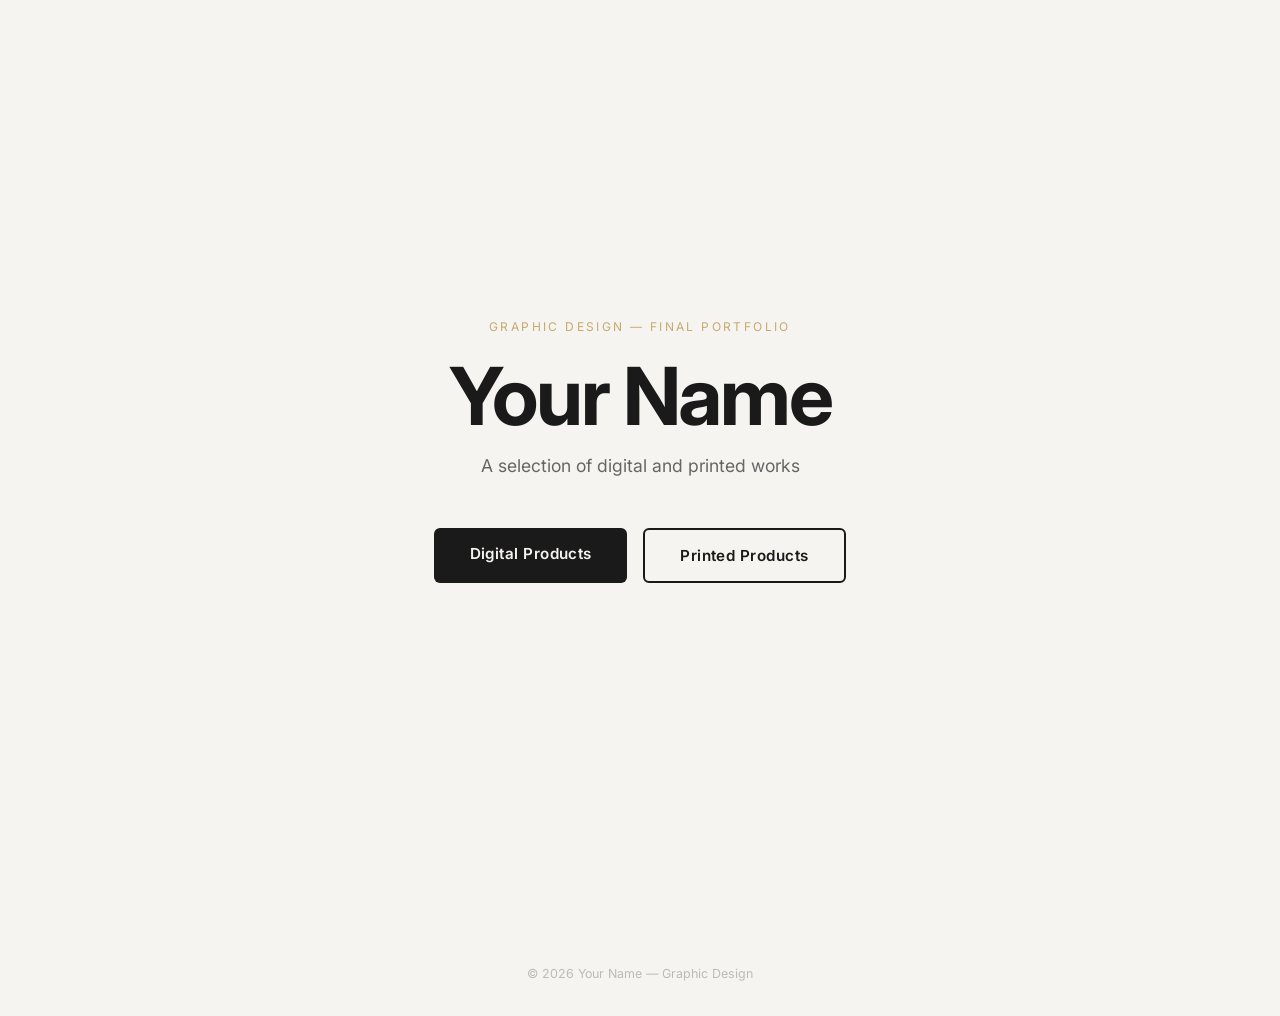
==== index.html @ b5b1ea33 "Første upload" ====
<!DOCTYPE html>
<html lang="en">
<head>
  <meta charset="UTF-8" />
  <meta name="viewport" content="width=device-width, initial-scale=1.0" />
  <title>Portfolio</title>
  <link rel="preconnect" href="https://fonts.googleapis.com" />
  <link rel="preconnect" href="https://fonts.gstatic.com" crossorigin />
  <link href="https://fonts.googleapis.com/css2?family=Inter:wght@400;600;700&display=swap" rel="stylesheet" />
  <link rel="stylesheet" href="style.css" />
</head>
<body>
  <main class="page">
    <p class="welcome__eyebrow">Graphic Design &mdash; Final Portfolio</p>
    <!-- Change "Your Name" to your actual name -->
    <h1 class="welcome__name">Your Name</h1>
    <p class="welcome__subtitle">A selection of digital and printed works</p>

    <div class="btn-group">
      <a href="digital.html" class="btn btn--primary">Digital Products</a>
      <a href="printed.html" class="btn btn--secondary">Printed Products</a>
    </div>
  </main>

  <footer>&copy; 2026 Your Name &mdash; Graphic Design</footer>
</body>
</html>
---- style.css ----
/* ── Reset & Base ─────────────────────────────── */
*, *::before, *::after { box-sizing: border-box; margin: 0; padding: 0; }

:root {
  --bg:       #f5f4f0;
  --fg:       #1a1a1a;
  --accent:   #c8a96e;
  --card-bg:  #ffffff;
  --border:   #e0ddd6;
  --radius:   6px;
  --font:     'Inter', system-ui, sans-serif;
}

html, body {
  height: 100%;
  background: var(--bg);
  color: var(--fg);
  font-family: var(--font);
  line-height: 1.6;
}

/* ── Layout helpers ────────────────────────────── */
.page {
  min-height: 100vh;
  display: flex;
  flex-direction: column;
  align-items: center;
  justify-content: center;
  padding: 3rem 1.5rem;
}

.page--top {
  justify-content: flex-start;
  padding-top: 4rem;
}

/* ── Welcome page ─────────────────────────────── */
.welcome__eyebrow {
  font-size: 0.75rem;
  letter-spacing: 0.2em;
  text-transform: uppercase;
  color: var(--accent);
  margin-bottom: 1rem;
}

.welcome__name {
  font-size: clamp(2.5rem, 7vw, 5rem);
  font-weight: 700;
  letter-spacing: -0.03em;
  line-height: 1.1;
  margin-bottom: 0.75rem;
}

.welcome__subtitle {
  font-size: 1.1rem;
  color: #666;
  margin-bottom: 3rem;
}

.btn-group {
  display: flex;
  gap: 1rem;
  flex-wrap: wrap;
  justify-content: center;
}

.btn {
  display: inline-block;
  padding: 0.85rem 2.2rem;
  border-radius: var(--radius);
  font-size: 0.95rem;
  font-weight: 600;
  letter-spacing: 0.03em;
  text-decoration: none;
  transition: transform 0.18s ease, box-shadow 0.18s ease;
  cursor: pointer;
}

.btn--primary {
  background: var(--fg);
  color: var(--bg);
}

.btn--secondary {
  background: transparent;
  color: var(--fg);
  border: 2px solid var(--fg);
}

.btn:hover {
  transform: translateY(-2px);
  box-shadow: 0 6px 20px rgba(0,0,0,0.12);
}

.btn--primary:hover { background: #333; }
.btn--secondary:hover { background: var(--fg); color: var(--bg); }

/* ── Product pages ────────────────────────────── */
.back-link {
  font-size: 0.85rem;
  text-decoration: none;
  color: #888;
  display: inline-flex;
  align-items: center;
  gap: 0.4rem;
  margin-bottom: 2.5rem;
  transition: color 0.15s;
}
.back-link:hover { color: var(--fg); }

.section-header {
  text-align: center;
  margin-bottom: 3rem;
}

.section-eyebrow {
  font-size: 0.75rem;
  letter-spacing: 0.2em;
  text-transform: uppercase;
  color: var(--accent);
  margin-bottom: 0.5rem;
}

.section-title {
  font-size: clamp(1.8rem, 5vw, 3rem);
  font-weight: 700;
  letter-spacing: -0.02em;
}

/* ── Product grid ──────────────────────────────── */
.grid {
  display: grid;
  grid-template-columns: repeat(auto-fill, minmax(280px, 1fr));
  gap: 1.5rem;
  width: 100%;
  max-width: 900px;
}

.card {
  background: var(--card-bg);
  border: 1px solid var(--border);
  border-radius: var(--radius);
  padding: 1.5rem;
  display: flex;
  flex-direction: column;
  gap: 0.75rem;
  transition: box-shadow 0.18s ease, transform 0.18s ease;
}

.card:hover {
  box-shadow: 0 8px 24px rgba(0,0,0,0.08);
  transform: translateY(-2px);
}

.card__label {
  font-size: 0.7rem;
  letter-spacing: 0.15em;
  text-transform: uppercase;
  color: var(--accent);
}

.card__title {
  font-size: 1.1rem;
  font-weight: 600;
}

.card__desc {
  font-size: 0.88rem;
  color: #666;
  flex: 1;
}

.card__download {
  display: inline-flex;
  align-items: center;
  gap: 0.4rem;
  font-size: 0.85rem;
  font-weight: 600;
  color: var(--fg);
  text-decoration: none;
  padding: 0.55rem 1rem;
  border: 1.5px solid var(--fg);
  border-radius: var(--radius);
  width: fit-content;
  transition: background 0.15s, color 0.15s;
}

.card__download:hover {
  background: var(--fg);
  color: var(--bg);
}

/* ── Empty state ───────────────────────────────── */
.empty {
  color: #aaa;
  font-size: 0.9rem;
  text-align: center;
  padding: 3rem 1rem;
  border: 1.5px dashed var(--border);
  border-radius: var(--radius);
  width: 100%;
  max-width: 500px;
}

/* ── Footer ─────────────────────────────────────── */
footer {
  margin-top: 4rem;
  font-size: 0.78rem;
  color: #bbb;
  text-align: center;
  padding-bottom: 2rem;
}
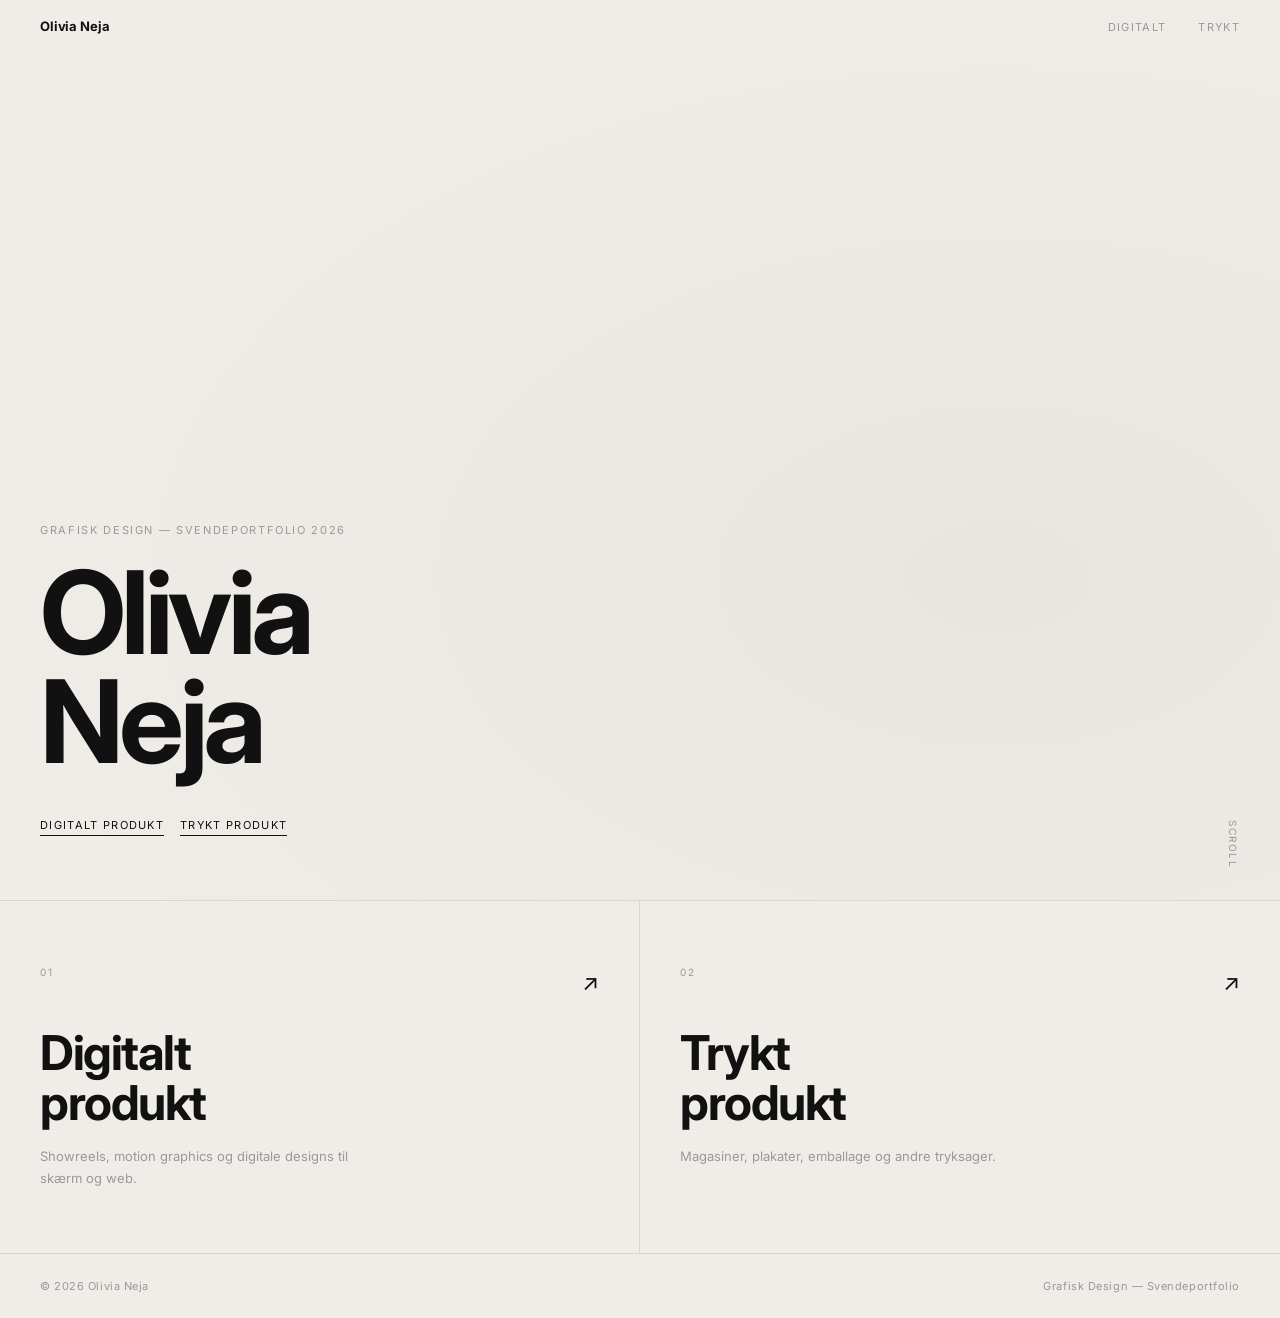
==== commit 4999daa9: "Opdateret design" ====
--- a/index.html
+++ b/index.html
@@ -1,27 +1,57 @@
 <!DOCTYPE html>
-<html lang="en">
+<html lang="da">
 <head>
   <meta charset="UTF-8" />
   <meta name="viewport" content="width=device-width, initial-scale=1.0" />
-  <title>Portfolio</title>
+  <title>Olivia Neja &mdash; Svendeportfolio</title>
   <link rel="preconnect" href="https://fonts.googleapis.com" />
   <link rel="preconnect" href="https://fonts.gstatic.com" crossorigin />
   <link href="https://fonts.googleapis.com/css2?family=Inter:wght@400;600;700&display=swap" rel="stylesheet" />
   <link rel="stylesheet" href="style.css" />
 </head>
 <body>
-  <main class="page">
-    <p class="welcome__eyebrow">Graphic Design &mdash; Final Portfolio</p>
-    <!-- Change "Your Name" to your actual name -->
-    <h1 class="welcome__name">Your Name</h1>
-    <p class="welcome__subtitle">A selection of digital and printed works</p>
 
-    <div class="btn-group">
-      <a href="digital.html" class="btn btn--primary">Digital Products</a>
-      <a href="printed.html" class="btn btn--secondary">Printed Products</a>
+  <nav class="nav">
+    <a href="index.html" class="nav__name">Olivia Neja</a>
+    <ul class="nav__links">
+      <li><a href="digital.html">Digitalt</a></li>
+      <li><a href="printed.html">Trykt</a></li>
+    </ul>
+  </nav>
+
+  <section class="hero">
+    <div class="hero__bg"></div>
+    <div class="hero__content">
+      <p class="hero__eyebrow">Grafisk Design &mdash; Svendeportfolio 2026</p>
+      <h1 class="hero__title">Olivia<br>Neja</h1>
+      <div class="hero__nav">
+        <a href="digital.html" class="hero__link">Digitalt produkt</a>
+        <a href="printed.html" class="hero__link">Trykt produkt</a>
+      </div>
     </div>
-  </main>
+    <span class="hero__scroll">Scroll</span>
+  </section>
 
-  <footer>&copy; 2026 Your Name &mdash; Graphic Design</footer>
+  <div class="intro">
+    <a href="digital.html" class="intro__col">
+      <span class="intro__num">01</span>
+      <span class="intro__arrow">&nearr;</span>
+      <h2 class="intro__heading">Digitalt<br>produkt</h2>
+      <p class="intro__desc">Showreels, motion graphics og digitale designs til skærm og web.</p>
+    </a>
+    <a href="printed.html" class="intro__col">
+      <span class="intro__num">02</span>
+      <span class="intro__arrow">&nearr;</span>
+      <h2 class="intro__heading">Trykt<br>produkt</h2>
+      <p class="intro__desc">Magasiner, plakater, emballage og andre tryksager.</p>
+    </a>
+  </div>
+
+  <footer>
+    <span>&copy; 2026 Olivia Neja</span>
+    <span>Grafisk Design &mdash; Svendeportfolio</span>
+  </footer>
+
+  <script src="parallax.js"></script>
 </body>
 </html>
--- a/style.css
+++ b/style.css
@@ -1,212 +1,354 @@
-/* ── Reset & Base ─────────────────────────────── */
+/* ── Variables ─────────────────────────────────── */
+:root {
+  --bg:     #f0ede8;
+  --fg:     #111111;
+  --muted:  #999;
+  --border: rgba(0,0,0,0.1);
+  --font:   'Inter', 'Helvetica Neue', Helvetica, Arial, sans-serif;
+  --nav-h:  54px;
+}
+
+/* ── Reset ─────────────────────────────────────── */
 *, *::before, *::after { box-sizing: border-box; margin: 0; padding: 0; }
-
-:root {
-  --bg:       #f5f4f0;
-  --fg:       #1a1a1a;
-  --accent:   #c8a96e;
-  --card-bg:  #ffffff;
-  --border:   #e0ddd6;
-  --radius:   6px;
-  --font:     'Inter', system-ui, sans-serif;
-}
-
-html, body {
-  height: 100%;
+html { scroll-behavior: smooth; }
+img { display: block; width: 100%; height: 100%; object-fit: cover; }
+
+body {
   background: var(--bg);
   color: var(--fg);
   font-family: var(--font);
-  line-height: 1.6;
-}
-
-/* ── Layout helpers ────────────────────────────── */
-.page {
-  min-height: 100vh;
+  font-size: 13px;
+  line-height: 1.5;
+  overflow-x: hidden;
+}
+
+/* ── Nav ───────────────────────────────────────── */
+.nav {
+  position: fixed;
+  top: 0; left: 0; right: 0;
+  height: var(--nav-h);
+  display: flex;
+  align-items: center;
+  justify-content: space-between;
+  padding: 0 2.5rem;
+  z-index: 100;
+  mix-blend-mode: normal;
+}
+
+.nav__name {
+  font-size: 13px;
+  font-weight: 700;
+  letter-spacing: -0.01em;
+  text-decoration: none;
+  color: var(--fg);
+}
+
+.nav__links {
+  display: flex;
+  gap: 2rem;
+  list-style: none;
+}
+
+.nav__links a {
+  font-size: 11px;
+  letter-spacing: 0.12em;
+  text-transform: uppercase;
+  text-decoration: none;
+  color: var(--muted);
+  transition: color 0.15s;
+}
+
+.nav__links a:hover,
+.nav__links a.active { color: var(--fg); }
+
+/* ── Hero (welcome page) ───────────────────────── */
+.hero {
+  position: relative;
+  height: 100vh;
   display: flex;
   flex-direction: column;
+  justify-content: flex-end;
+  padding: calc(var(--nav-h) + 2rem) 2.5rem 4rem;
+  overflow: hidden;
+}
+
+/* Parallax background layer */
+.hero__bg {
+  position: absolute;
+  inset: -20%;
+  background: var(--bg);
+  will-change: transform;
+  z-index: 0;
+}
+
+/* Decorative large number / text in background */
+.hero__bg::after {
+  content: '';
+  position: absolute;
+  inset: 0;
+  background:
+    radial-gradient(ellipse at 70% 60%, rgba(0,0,0,0.03) 0%, transparent 60%);
+}
+
+.hero__content {
+  position: relative;
+  z-index: 1;
+  max-width: 700px;
+}
+
+.hero__eyebrow {
+  font-size: 11px;
+  letter-spacing: 0.15em;
+  text-transform: uppercase;
+  color: var(--muted);
+  margin-bottom: 1.2rem;
+}
+
+.hero__title {
+  font-size: clamp(3rem, 9vw, 7.5rem);
+  font-weight: 700;
+  letter-spacing: -0.04em;
+  line-height: 0.95;
+  margin-bottom: 2.5rem;
+}
+
+.hero__nav {
+  display: flex;
+  gap: 1rem;
+  flex-wrap: wrap;
+}
+
+.hero__link {
+  font-size: 11px;
+  letter-spacing: 0.12em;
+  text-transform: uppercase;
+  text-decoration: none;
+  color: var(--fg);
+  border-bottom: 1px solid var(--fg);
+  padding-bottom: 2px;
+  transition: opacity 0.15s;
+}
+
+.hero__link:hover { opacity: 0.45; }
+
+/* scroll hint */
+.hero__scroll {
+  position: absolute;
+  bottom: 2rem;
+  right: 2.5rem;
+  font-size: 10px;
+  letter-spacing: 0.15em;
+  text-transform: uppercase;
+  color: var(--muted);
+  writing-mode: vertical-rl;
+  z-index: 1;
+}
+
+/* ── Section below hero (welcome) ──────────────── */
+.intro {
+  display: grid;
+  grid-template-columns: 1fr 1fr;
+  gap: 0;
+  border-top: 1px solid var(--border);
+}
+
+.intro__col {
+  padding: 4rem 2.5rem;
+  border-right: 1px solid var(--border);
+  text-decoration: none;
+  color: var(--fg);
+  display: block;
+  position: relative;
+  overflow: hidden;
+  transition: background 0.2s;
+}
+
+.intro__col:last-child { border-right: none; }
+
+.intro__col:hover { background: rgba(0,0,0,0.025); }
+
+.intro__col:hover .intro__arrow { transform: translate(4px, -4px); }
+
+.intro__num {
+  font-size: 10px;
+  letter-spacing: 0.15em;
+  text-transform: uppercase;
+  color: var(--muted);
+  margin-bottom: 3rem;
+  display: block;
+}
+
+.intro__heading {
+  font-size: clamp(1.8rem, 4vw, 3rem);
+  font-weight: 700;
+  letter-spacing: -0.03em;
+  line-height: 1.05;
+  margin-bottom: 1rem;
+}
+
+.intro__desc {
+  font-size: 13px;
+  color: var(--muted);
+  max-width: 320px;
+  line-height: 1.7;
+}
+
+.intro__arrow {
+  position: absolute;
+  top: 4rem;
+  right: 2.5rem;
+  font-size: 1.4rem;
+  transition: transform 0.2s;
+}
+
+/* ── Page header (product pages) ──────────────── */
+.page-header {
+  padding: calc(var(--nav-h) + 4rem) 2.5rem 3rem;
+  border-bottom: 1px solid var(--border);
+}
+
+.page-header__eyebrow {
+  font-size: 10px;
+  letter-spacing: 0.15em;
+  text-transform: uppercase;
+  color: var(--muted);
+  margin-bottom: 0.75rem;
+}
+
+.page-header__title {
+  font-size: clamp(2.5rem, 6vw, 5rem);
+  font-weight: 700;
+  letter-spacing: -0.04em;
+  line-height: 1;
+}
+
+/* ── Cards grid ────────────────────────────────── */
+.works {
+  padding: 4rem 2.5rem 6rem;
+}
+
+.grid {
+  display: grid;
+  grid-template-columns: repeat(3, 1fr);
+  gap: 2rem;
+  align-items: start;
+}
+
+/* Stagger every card to different vertical offsets */
+.card:nth-child(3n+2) { margin-top: 3.5rem; }
+.card:nth-child(3n+3) { margin-top: 7rem; }
+
+/* ── Card ──────────────────────────────────────── */
+.card {
+  display: flex;
+  flex-direction: column;
+  gap: 0.75rem;
+}
+
+.card__img-wrap {
+  position: relative;
+  width: 100%;
+  aspect-ratio: 3 / 4;
+  overflow: hidden;
+  background: #dedad4;   /* placeholder colour if no image */
+  border-radius: 2px;
+}
+
+/* placeholder tints — alternate for visual variety */
+.card:nth-child(2) .card__img-wrap { background: #e2ddd6; }
+.card:nth-child(3) .card__img-wrap { background: #d6d2cb; }
+.card:nth-child(4) .card__img-wrap { background: #cdc9c1; }
+.card:nth-child(5) .card__img-wrap { background: #d9d5ce; }
+.card:nth-child(6) .card__img-wrap { background: #e0dbd3; }
+
+.card__img {
+  transition: transform 0.5s cubic-bezier(0.25, 0.46, 0.45, 0.94);
+}
+
+/* hover: image zooms in */
+.card:hover .card__img { transform: scale(1.06); }
+
+/* hover overlay */
+.card__overlay {
+  position: absolute;
+  inset: 0;
+  background: rgba(17,17,17,0.45);
+  display: flex;
   align-items: center;
   justify-content: center;
-  padding: 3rem 1.5rem;
-}
-
-.page--top {
-  justify-content: flex-start;
-  padding-top: 4rem;
-}
-
-/* ── Welcome page ─────────────────────────────── */
-.welcome__eyebrow {
-  font-size: 0.75rem;
-  letter-spacing: 0.2em;
-  text-transform: uppercase;
-  color: var(--accent);
-  margin-bottom: 1rem;
-}
-
-.welcome__name {
-  font-size: clamp(2.5rem, 7vw, 5rem);
-  font-weight: 700;
-  letter-spacing: -0.03em;
-  line-height: 1.1;
-  margin-bottom: 0.75rem;
-}
-
-.welcome__subtitle {
-  font-size: 1.1rem;
-  color: #666;
-  margin-bottom: 3rem;
-}
-
-.btn-group {
-  display: flex;
-  gap: 1rem;
-  flex-wrap: wrap;
-  justify-content: center;
-}
-
-.btn {
-  display: inline-block;
-  padding: 0.85rem 2.2rem;
-  border-radius: var(--radius);
-  font-size: 0.95rem;
+  opacity: 0;
+  transition: opacity 0.3s;
+}
+
+.card:hover .card__overlay { opacity: 1; }
+
+.card__dl {
+  font-size: 11px;
+  letter-spacing: 0.15em;
+  text-transform: uppercase;
+  color: #f0ede8;
+  border: 1px solid rgba(240,237,232,0.6);
+  padding: 0.6rem 1.2rem;
+  text-decoration: none;
+  transition: background 0.15s, color 0.15s;
+}
+
+.card__dl:hover {
+  background: #f0ede8;
+  color: #111;
+}
+
+.card__meta {
+  display: flex;
+  flex-direction: column;
+  gap: 0.2rem;
+  padding-top: 0.1rem;
+}
+
+.card__label {
+  font-size: 10px;
+  letter-spacing: 0.12em;
+  text-transform: uppercase;
+  color: var(--muted);
+}
+
+.card__title {
+  font-size: 14px;
   font-weight: 600;
-  letter-spacing: 0.03em;
-  text-decoration: none;
-  transition: transform 0.18s ease, box-shadow 0.18s ease;
-  cursor: pointer;
-}
-
-.btn--primary {
-  background: var(--fg);
-  color: var(--bg);
-}
-
-.btn--secondary {
-  background: transparent;
-  color: var(--fg);
-  border: 2px solid var(--fg);
-}
-
-.btn:hover {
-  transform: translateY(-2px);
-  box-shadow: 0 6px 20px rgba(0,0,0,0.12);
-}
-
-.btn--primary:hover { background: #333; }
-.btn--secondary:hover { background: var(--fg); color: var(--bg); }
-
-/* ── Product pages ────────────────────────────── */
-.back-link {
-  font-size: 0.85rem;
-  text-decoration: none;
-  color: #888;
-  display: inline-flex;
-  align-items: center;
-  gap: 0.4rem;
-  margin-bottom: 2.5rem;
-  transition: color 0.15s;
-}
-.back-link:hover { color: var(--fg); }
-
-.section-header {
-  text-align: center;
-  margin-bottom: 3rem;
-}
-
-.section-eyebrow {
-  font-size: 0.75rem;
-  letter-spacing: 0.2em;
-  text-transform: uppercase;
-  color: var(--accent);
-  margin-bottom: 0.5rem;
-}
-
-.section-title {
-  font-size: clamp(1.8rem, 5vw, 3rem);
-  font-weight: 700;
-  letter-spacing: -0.02em;
-}
-
-/* ── Product grid ──────────────────────────────── */
-.grid {
-  display: grid;
-  grid-template-columns: repeat(auto-fill, minmax(280px, 1fr));
-  gap: 1.5rem;
-  width: 100%;
-  max-width: 900px;
-}
-
-.card {
-  background: var(--card-bg);
-  border: 1px solid var(--border);
-  border-radius: var(--radius);
-  padding: 1.5rem;
-  display: flex;
-  flex-direction: column;
-  gap: 0.75rem;
-  transition: box-shadow 0.18s ease, transform 0.18s ease;
-}
-
-.card:hover {
-  box-shadow: 0 8px 24px rgba(0,0,0,0.08);
-  transform: translateY(-2px);
-}
-
-.card__label {
-  font-size: 0.7rem;
-  letter-spacing: 0.15em;
-  text-transform: uppercase;
-  color: var(--accent);
-}
-
-.card__title {
-  font-size: 1.1rem;
-  font-weight: 600;
-}
-
-.card__desc {
-  font-size: 0.88rem;
-  color: #666;
-  flex: 1;
-}
-
-.card__download {
-  display: inline-flex;
-  align-items: center;
-  gap: 0.4rem;
-  font-size: 0.85rem;
-  font-weight: 600;
-  color: var(--fg);
-  text-decoration: none;
-  padding: 0.55rem 1rem;
-  border: 1.5px solid var(--fg);
-  border-radius: var(--radius);
-  width: fit-content;
-  transition: background 0.15s, color 0.15s;
-}
-
-.card__download:hover {
-  background: var(--fg);
-  color: var(--bg);
-}
-
-/* ── Empty state ───────────────────────────────── */
-.empty {
-  color: #aaa;
-  font-size: 0.9rem;
-  text-align: center;
-  padding: 3rem 1rem;
-  border: 1.5px dashed var(--border);
-  border-radius: var(--radius);
-  width: 100%;
-  max-width: 500px;
+  letter-spacing: -0.01em;
 }
 
 /* ── Footer ─────────────────────────────────────── */
 footer {
-  margin-top: 4rem;
-  font-size: 0.78rem;
-  color: #bbb;
-  text-align: center;
-  padding-bottom: 2rem;
-}
+  border-top: 1px solid var(--border);
+  padding: 1.5rem 2.5rem;
+  display: flex;
+  justify-content: space-between;
+  font-size: 11px;
+  color: var(--muted);
+  letter-spacing: 0.05em;
+}
+
+/* ── Responsive ────────────────────────────────── */
+@media (max-width: 768px) {
+  .grid {
+    grid-template-columns: repeat(2, 1fr);
+  }
+  .card:nth-child(3n+2),
+  .card:nth-child(3n+3) { margin-top: 0; }
+  .card:nth-child(2n+2) { margin-top: 2.5rem; }
+
+  .intro { grid-template-columns: 1fr; }
+  .intro__col { border-right: none; border-bottom: 1px solid var(--border); }
+
+  .nav { padding: 0 1.5rem; }
+  .hero { padding: calc(var(--nav-h) + 1rem) 1.5rem 3rem; }
+  .page-header { padding: calc(var(--nav-h) + 2rem) 1.5rem 2rem; }
+  .works { padding: 2.5rem 1.5rem 4rem; }
+  footer { padding: 1.5rem; }
+}
+
+@media (max-width: 480px) {
+  .grid { grid-template-columns: 1fr; }
+  .card:nth-child(2n+2) { margin-top: 0; }
+}
